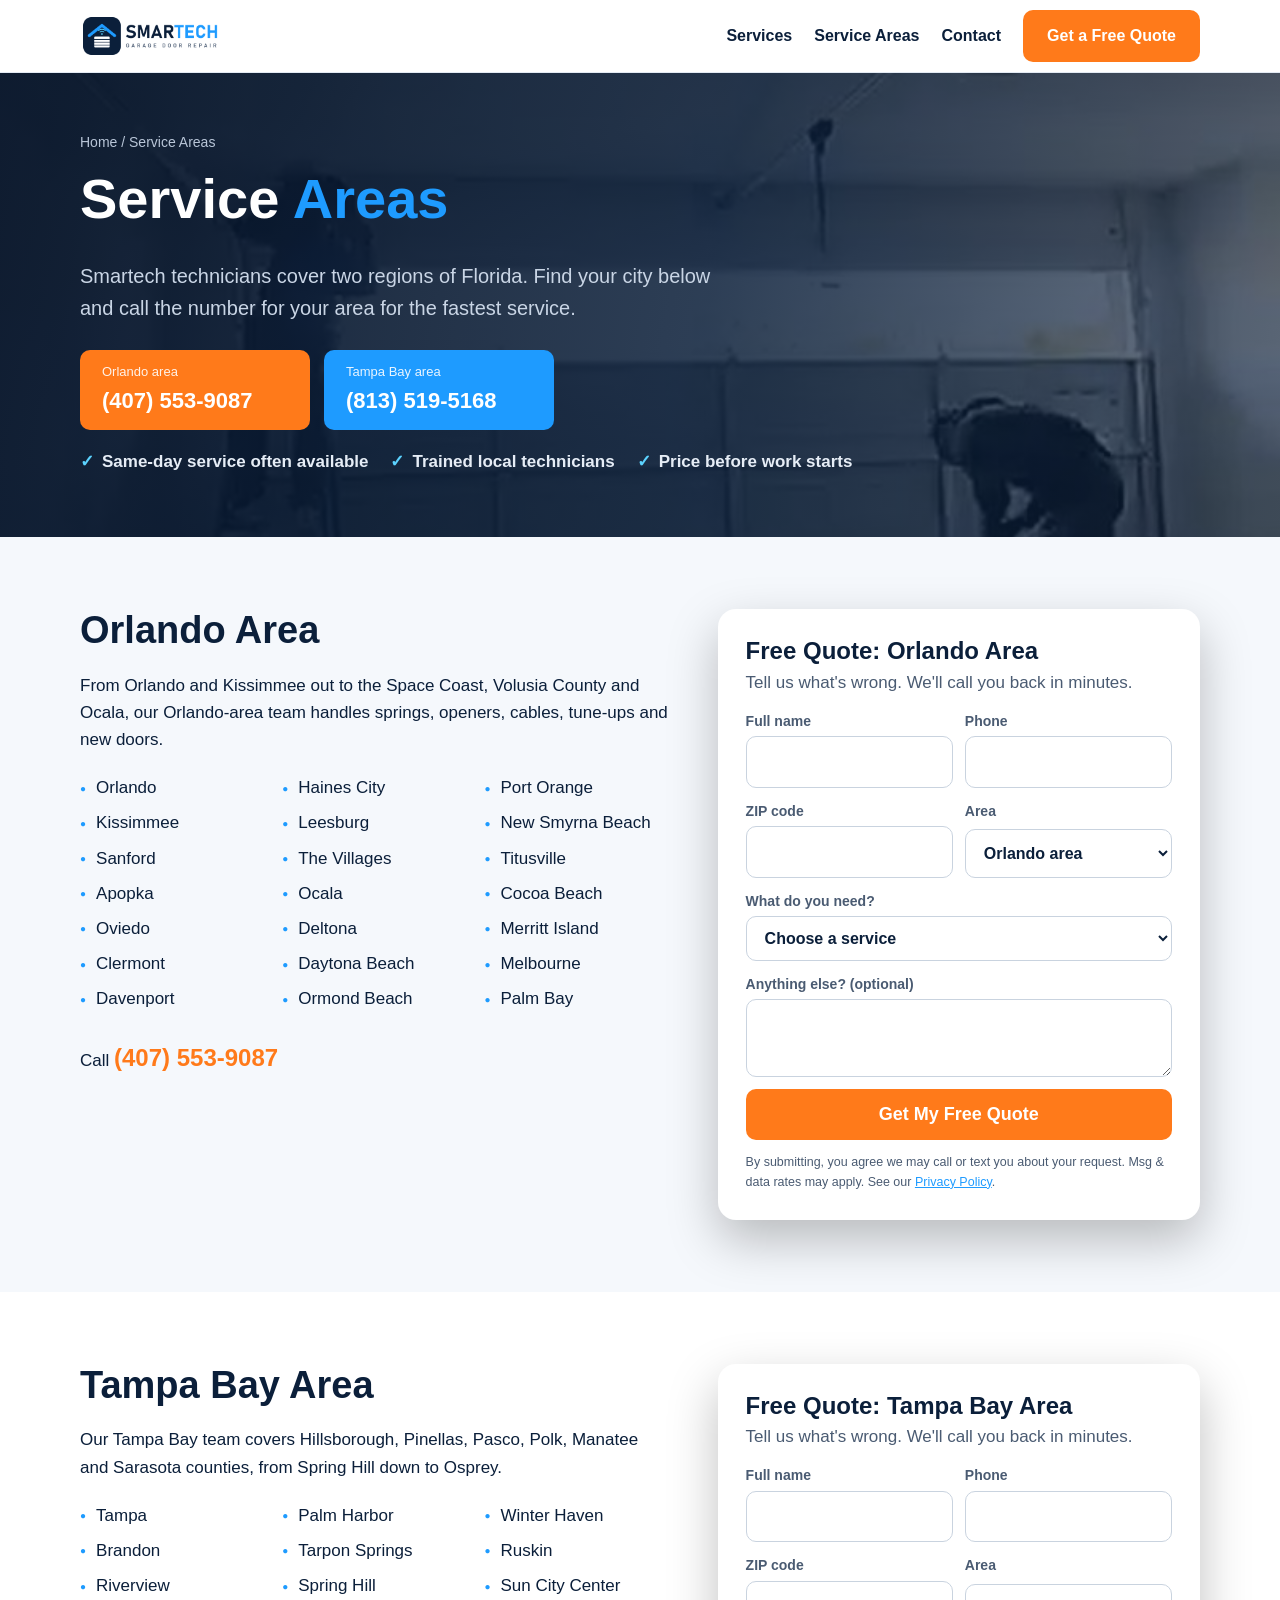
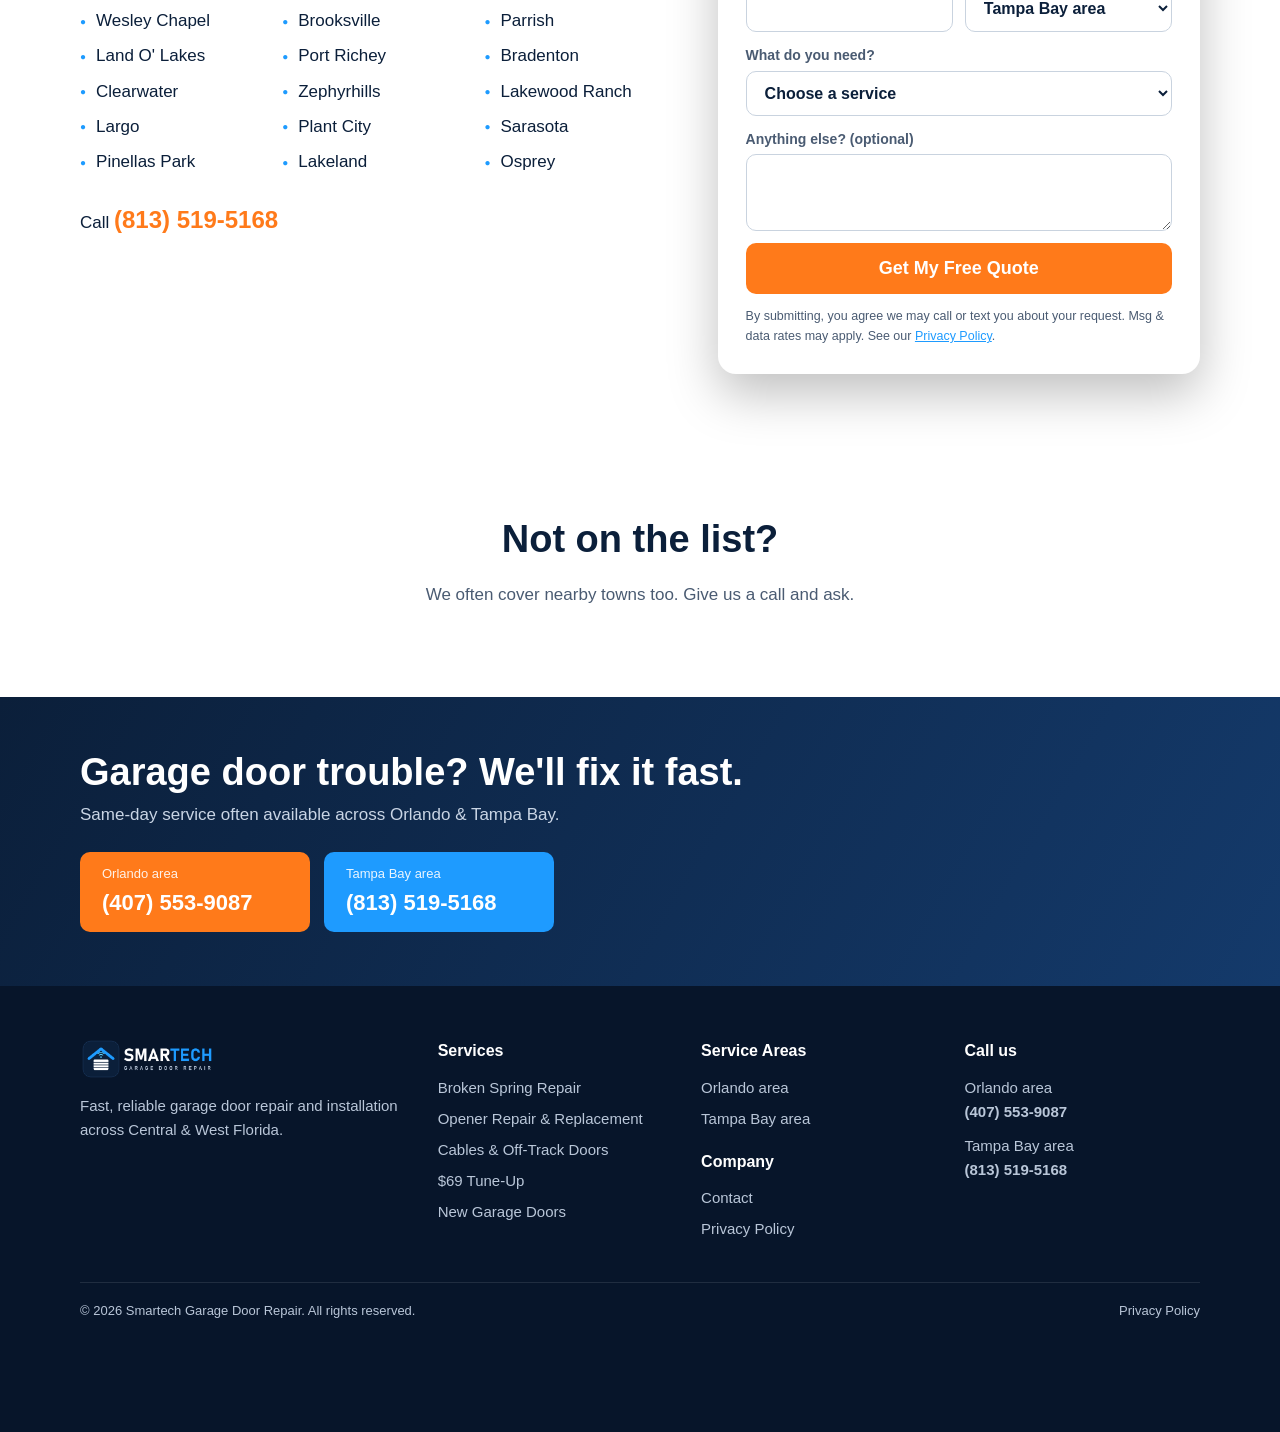
==== areas/index.html @ 98ad798d "Full Smartech website: home, services, areas, contact, privacy Co-authored-by: Copilot <223556219+Co" ====
<!DOCTYPE html>
<html lang="en"><head>
<meta charset="utf-8"><meta name="viewport" content="width=device-width, initial-scale=1">
<title>Garage Door Repair Service Areas: Orlando &amp; Tampa Bay | Smartech Garage Door Repair</title><meta name="description" content="Smartech serves the Orlando area (Kissimmee, Sanford, Daytona, Melbourne, Ocala) and the Tampa Bay area (Brandon, Clearwater, Lakeland, Bradenton, Sarasota).">
<link rel="canonical" href="https://smartechgaragedoor.com/areas/">
<meta property="og:type" content="website"><meta property="og:site_name" content="Smartech Garage Door Repair">
<meta property="og:title" content="Garage Door Repair Service Areas: Orlando &amp; Tampa Bay | Smartech Garage Door Repair"><meta property="og:description" content="Smartech serves the Orlando area (Kissimmee, Sanford, Daytona, Melbourne, Ocala) and the Tampa Bay area (Brandon, Clearwater, Lakeland, Bradenton, Sarasota).">
<meta property="og:url" content="https://smartechgaragedoor.com/areas/"><meta property="og:image" content="https://smartechgaragedoor.com/assets/facebook-profile-1080.png">
<meta name="theme-color" content="#0B1F3A">
<link rel="icon" href="../assets/smartech-icon.png"><link rel="apple-touch-icon" href="../assets/smartech-icon.png">
<link rel="stylesheet" href="../assets/site.css"><script type="application/ld+json">{"@context": "https://schema.org", "@type": "HomeAndConstructionBusiness", "name": "Smartech Garage Door Repair", "url": "https://smartechgaragedoor.com/", "logo": "https://smartechgaragedoor.com/assets/smartech-logo.png", "image": "https://smartechgaragedoor.com/assets/img/work-tuneup-1.jpg", "telephone": "+14075539087", "priceRange": "$$", "areaServed": [{"@type": "City", "name": "Orlando, FL"}, {"@type": "City", "name": "Kissimmee, FL"}, {"@type": "City", "name": "Sanford, FL"}, {"@type": "City", "name": "Apopka, FL"}, {"@type": "City", "name": "Oviedo, FL"}, {"@type": "City", "name": "Clermont, FL"}, {"@type": "City", "name": "Davenport, FL"}, {"@type": "City", "name": "Haines City, FL"}, {"@type": "City", "name": "Leesburg, FL"}, {"@type": "City", "name": "The Villages, FL"}, {"@type": "City", "name": "Ocala, FL"}, {"@type": "City", "name": "Deltona, FL"}, {"@type": "City", "name": "Daytona Beach, FL"}, {"@type": "City", "name": "Ormond Beach, FL"}, {"@type": "City", "name": "Port Orange, FL"}, {"@type": "City", "name": "New Smyrna Beach, FL"}, {"@type": "City", "name": "Titusville, FL"}, {"@type": "City", "name": "Cocoa Beach, FL"}, {"@type": "City", "name": "Merritt Island, FL"}, {"@type": "City", "name": "Melbourne, FL"}, {"@type": "City", "name": "Palm Bay, FL"}, {"@type": "City", "name": "Tampa, FL"}, {"@type": "City", "name": "Brandon, FL"}, {"@type": "City", "name": "Riverview, FL"}, {"@type": "City", "name": "Wesley Chapel, FL"}, {"@type": "City", "name": "Land O' Lakes, FL"}, {"@type": "City", "name": "Clearwater, FL"}, {"@type": "City", "name": "Largo, FL"}, {"@type": "City", "name": "Pinellas Park, FL"}, {"@type": "City", "name": "Palm Harbor, FL"}, {"@type": "City", "name": "Tarpon Springs, FL"}, {"@type": "City", "name": "Spring Hill, FL"}, {"@type": "City", "name": "Brooksville, FL"}, {"@type": "City", "name": "Port Richey, FL"}, {"@type": "City", "name": "Zephyrhills, FL"}, {"@type": "City", "name": "Plant City, FL"}, {"@type": "City", "name": "Lakeland, FL"}, {"@type": "City", "name": "Winter Haven, FL"}, {"@type": "City", "name": "Ruskin, FL"}, {"@type": "City", "name": "Sun City Center, FL"}, {"@type": "City", "name": "Parrish, FL"}, {"@type": "City", "name": "Bradenton, FL"}, {"@type": "City", "name": "Lakewood Ranch, FL"}, {"@type": "City", "name": "Sarasota, FL"}, {"@type": "City", "name": "Osprey, FL"}], "contactPoint": [{"@type": "ContactPoint", "telephone": "+14075539087", "contactType": "customer service", "areaServed": "US-FL", "name": "Orlando area"}, {"@type": "ContactPoint", "telephone": "+18135195168", "contactType": "customer service", "areaServed": "US-FL", "name": "Tampa Bay area"}], "makesOffer": [{"@type": "Offer", "itemOffered": {"@type": "Service", "name": "Broken Spring Repair"}}, {"@type": "Offer", "itemOffered": {"@type": "Service", "name": "Opener Repair & Replacement"}}, {"@type": "Offer", "itemOffered": {"@type": "Service", "name": "Cables & Off-Track Doors"}}, {"@type": "Offer", "itemOffered": {"@type": "Service", "name": "$69 Tune-Up"}}, {"@type": "Offer", "itemOffered": {"@type": "Service", "name": "New Garage Doors"}}]}</script>
</head><body>
<header class="top"><div class="wrap">
<a class="logo" href="../" aria-label="Smartech Garage Door Repair home"><img src="../assets/smartech-logo.png" alt="Smartech Garage Door Repair" width="226" height="70"></a>
<button class="menu-btn" aria-label="Menu" aria-expanded="false">&#9776;</button>
<nav class="nav"><a href="../services/">Services</a><a href="../areas/">Service Areas</a>
<a href="../contact/">Contact</a><a class="btn" href="../contact/#quote">Get a Free Quote</a></nav>
</div></header>
<main><section class="hero page-hero" style="background-image:url(../assets/img/work-install-2.jpg)"><div class="wrap"><div class="breadcrumb"><a href="../">Home</a> / Service Areas</div><h1>Service <span>Areas</span></h1><p class="lead">Smartech technicians cover two regions of Florida. Find your city below and call the number for your area for the fastest service.</p>
<div class="calls"><a class="btn" href="tel:+14075539087"><small>Orlando area</small><b>(407) 553-9087</b></a><a class="btn blue" href="tel:+18135195168"><small>Tampa Bay area</small><b>(813) 519-5168</b></a></div>
<ul class="checks"><li>Same-day service often available</li><li>Trained local technicians</li><li>Price before work starts</li></ul></div></section><section class="alt" id="orlando" style="scroll-margin-top:80px"><div class="wrap split" style="align-items:start">
<div><h2>Orlando Area</h2><p>From Orlando and Kissimmee out to the Space Coast, Volusia County and Ocala, our Orlando-area team handles springs, openers, cables, tune-ups and new doors.</p><ul class="cities"><li>Orlando</li><li>Kissimmee</li><li>Sanford</li><li>Apopka</li><li>Oviedo</li><li>Clermont</li><li>Davenport</li><li>Haines City</li><li>Leesburg</li><li>The Villages</li><li>Ocala</li><li>Deltona</li><li>Daytona Beach</li><li>Ormond Beach</li><li>Port Orange</li><li>New Smyrna Beach</li><li>Titusville</li><li>Cocoa Beach</li><li>Merritt Island</li><li>Melbourne</li><li>Palm Bay</li></ul>
<p style="margin-top:22px">Call <a class="tel" style="font-size:24px;font-weight:700;color:var(--orange);text-decoration:none" href="tel:+14075539087">(407) 553-9087</a></p></div>
<div><div class="quote-box" id="quote">
<h3>Free Quote: Orlando Area</h3><p class="muted" style="margin:0">Tell us what&#x27;s wrong. We&#x27;ll call you back in minutes.</p>
<form class="quote" data-thanks="../thank-you/">
<div class="row"><label>Full name<input name="name" required autocomplete="name"></label>
<label>Phone<input name="phone" type="tel" required autocomplete="tel" inputmode="tel"></label></div>
<div class="row"><label>ZIP code<input name="zip" required inputmode="numeric" pattern="[0-9]{5}" maxlength="5" autocomplete="postal-code"></label>
<label>Area<select name="area" required><option value="orlando" selected>Orlando area</option><option value="tampa">Tampa Bay area</option></select></label></div>
<label>What do you need?<select name="service" required><option value="" disabled selected>Choose a service</option><option>Broken spring</option><option>Opener not working</option><option>Door off track / cable</option><option>$69 tune-up</option><option>New garage door</option><option>Something else</option></select></label>
<label>Anything else? (optional)<textarea name="message" rows="2"></textarea></label>
<div class="hp" aria-hidden="true"><label>Website<input name="website" tabindex="-1" autocomplete="off"></label></div>
<button class="btn" type="submit">Get My Free Quote</button>
<p class="fine">By submitting, you agree we may call or text you about your request. Msg &amp; data rates may apply. See our <a href="../privacy.html">Privacy Policy</a>.</p>
</form></div></div></div></section><section class="" id="tampa-bay" style="scroll-margin-top:80px"><div class="wrap split" style="align-items:start">
<div><h2>Tampa Bay Area</h2><p>Our Tampa Bay team covers Hillsborough, Pinellas, Pasco, Polk, Manatee and Sarasota counties, from Spring Hill down to Osprey.</p><ul class="cities"><li>Tampa</li><li>Brandon</li><li>Riverview</li><li>Wesley Chapel</li><li>Land O&#x27; Lakes</li><li>Clearwater</li><li>Largo</li><li>Pinellas Park</li><li>Palm Harbor</li><li>Tarpon Springs</li><li>Spring Hill</li><li>Brooksville</li><li>Port Richey</li><li>Zephyrhills</li><li>Plant City</li><li>Lakeland</li><li>Winter Haven</li><li>Ruskin</li><li>Sun City Center</li><li>Parrish</li><li>Bradenton</li><li>Lakewood Ranch</li><li>Sarasota</li><li>Osprey</li></ul>
<p style="margin-top:22px">Call <a class="tel" style="font-size:24px;font-weight:700;color:var(--orange);text-decoration:none" href="tel:+18135195168">(813) 519-5168</a></p></div>
<div><div class="quote-box" id="quote">
<h3>Free Quote: Tampa Bay Area</h3><p class="muted" style="margin:0">Tell us what&#x27;s wrong. We&#x27;ll call you back in minutes.</p>
<form class="quote" data-thanks="../thank-you/">
<div class="row"><label>Full name<input name="name" required autocomplete="name"></label>
<label>Phone<input name="phone" type="tel" required autocomplete="tel" inputmode="tel"></label></div>
<div class="row"><label>ZIP code<input name="zip" required inputmode="numeric" pattern="[0-9]{5}" maxlength="5" autocomplete="postal-code"></label>
<label>Area<select name="area" required><option value="orlando">Orlando area</option><option value="tampa" selected>Tampa Bay area</option></select></label></div>
<label>What do you need?<select name="service" required><option value="" disabled selected>Choose a service</option><option>Broken spring</option><option>Opener not working</option><option>Door off track / cable</option><option>$69 tune-up</option><option>New garage door</option><option>Something else</option></select></label>
<label>Anything else? (optional)<textarea name="message" rows="2"></textarea></label>
<div class="hp" aria-hidden="true"><label>Website<input name="website" tabindex="-1" autocomplete="off"></label></div>
<button class="btn" type="submit">Get My Free Quote</button>
<p class="fine">By submitting, you agree we may call or text you about your request. Msg &amp; data rates may apply. See our <a href="../privacy.html">Privacy Policy</a>.</p>
</form></div></div></div></section><section><div class="wrap center"><h2>Not on the list?</h2><p class="muted">We often cover nearby towns too. Give us a call and ask.</p></div></section><div class="cta"><div class="wrap"><div><h2>Garage door trouble? We'll fix it fast.</h2>
<p class="muted" style="margin:6px 0 0;color:#C9D5E5">Same-day service often available across Orlando &amp; Tampa Bay.</p></div>
<div class="calls" style="margin:0"><a class="btn" href="tel:+14075539087"><small>Orlando area</small><b>(407) 553-9087</b></a><a class="btn blue" href="tel:+18135195168"><small>Tampa Bay area</small><b>(813) 519-5168</b></a></div></div></div></main>
<footer><div class="wrap"><div class="grid">
<div><a class="logo" href="../"><img src="../assets/smartech-logo-white.png" alt="Smartech Garage Door Repair"></a>
<p>Fast, reliable garage door repair and installation across Central &amp; West Florida.</p></div>
<div><h4>Services</h4><ul><li><a href="../services/#broken-spring-repair">Broken Spring Repair</a></li><li><a href="../services/#garage-door-opener-repair">Opener Repair &amp; Replacement</a></li><li><a href="../services/#cable-off-track-repair">Cables &amp; Off-Track Doors</a></li><li><a href="../services/#garage-door-tune-up">$69 Tune-Up</a></li><li><a href="../services/#new-garage-doors">New Garage Doors</a></li></ul></div>
<div><h4>Service Areas</h4><ul><li><a href="../areas/#orlando">Orlando area</a></li><li><a href="../areas/#tampa-bay">Tampa Bay area</a></li></ul>
<h4 style="margin-top:18px">Company</h4><ul><li><a href="../contact/">Contact</a></li><li><a href="../privacy.html">Privacy Policy</a></li></ul></div>
<div><h4>Call us</h4><ul><li>Orlando area<br><a href="tel:+14075539087"><b>(407) 553-9087</b></a></li>
<li style="margin-top:10px">Tampa Bay area<br><a href="tel:+18135195168"><b>(813) 519-5168</b></a></li></ul></div>
</div><div class="bottom"><span>&copy; 2026 Smartech Garage Door Repair. All rights reserved.</span><span><a href="../privacy.html">Privacy Policy</a></span></div></div></footer>
<div class="callbar"><a href="tel:+14075539087"><small>Orlando area</small>Call (407) 553-9087</a>
<a class="blue" href="tel:+18135195168"><small>Tampa Bay area</small>Call (813) 519-5168</a></div>
<script src="../assets/site.js" defer></script>
</body></html>
---- assets/site.css ----
:root{--navy:#0B1F3A;--navy2:#07152A;--blue:#1E9BFF;--cyan:#5CD3FF;--orange:#FF7A1A;--slate:#4A5B72;--line:#E3EAF3;--bg:#F5F8FC}
*{box-sizing:border-box}
html{scroll-behavior:smooth}
body{margin:0;font-family:Bahnschrift,"Segoe UI",Roboto,Arial,sans-serif;color:var(--navy);background:#fff;line-height:1.6;font-size:17px}
img{max-width:100%;display:block}
a{color:var(--blue)}
h1,h2,h3{line-height:1.15;margin:0 0 .5em}
h1{font-size:clamp(32px,5.4vw,56px)}
h2{font-size:clamp(26px,3.6vw,38px)}
h3{font-size:21px}
p{margin:0 0 1em}
.wrap{max-width:1160px;margin:0 auto;padding:0 20px}
.muted{color:var(--slate)}

/* header */
.top{position:sticky;top:0;z-index:50;background:#fff;border-bottom:1px solid var(--line)}
.top .wrap{display:flex;align-items:center;justify-content:space-between;height:72px;gap:16px}
.top .logo img{height:44px;width:auto}
.nav{display:flex;align-items:center;gap:22px}
.nav a{color:var(--navy);text-decoration:none;font-weight:600;font-size:16px}
.nav a:hover{color:var(--blue)}
.nav .btn{color:#fff}
.menu-btn{display:none;background:none;border:0;font-size:28px;color:var(--navy);cursor:pointer}

/* buttons */
.btn{display:inline-block;background:var(--orange);color:#fff;text-decoration:none;font-weight:700;padding:13px 24px;border-radius:10px;border:0;cursor:pointer;font-size:17px;font-family:inherit;transition:transform .1s,filter .1s}
.btn:hover{filter:brightness(1.07);transform:translateY(-1px)}
.btn.blue{background:var(--blue)}
.btn.ghost{background:transparent;border:2px solid #fff}
.btn small{display:block;font-weight:500;font-size:13px;opacity:.9}

/* hero */
.hero{position:relative;color:#fff;background:var(--navy) center/cover no-repeat;padding:84px 0 92px}
.hero:before{content:"";position:absolute;inset:0;background:linear-gradient(100deg,rgba(7,21,42,.96) 0%,rgba(11,31,58,.86) 55%,rgba(11,31,58,.6) 100%)}
.hero .wrap{position:relative}
.hero h1 span{color:var(--blue)}
.hero .lead{font-size:20px;color:#C9D5E5;max-width:640px}
.pill{display:inline-block;background:var(--orange);color:#fff;font-weight:700;letter-spacing:2px;font-size:13px;padding:6px 14px;border-radius:30px;margin-bottom:18px}
.pill.blue{background:var(--blue)}
.calls{display:flex;flex-wrap:wrap;gap:14px;margin:26px 0 18px}
.calls .btn{min-width:230px;text-align:left;padding:12px 22px}
.calls .btn b{font-size:22px}
.checks{display:flex;flex-wrap:wrap;gap:8px 22px;list-style:none;padding:0;margin:8px 0 0;color:#E6EDF6;font-weight:600}
.checks li:before{content:"\2713";color:var(--cyan);margin-right:8px}
.page-hero{padding:58px 0 62px}

/* sections */
section{padding:72px 0}
.alt{background:var(--bg)}
.dark{background:var(--navy);color:#fff}
.dark .muted{color:#B9C6D8}
.center{text-align:center}
.section-head{max-width:720px;margin:0 auto 40px;text-align:center}

/* offers */
.offers{display:grid;grid-template-columns:repeat(3,1fr);gap:20px}
.offer{background:#fff;border:1px solid var(--line);border-radius:16px;padding:28px 24px;text-align:center;box-shadow:0 6px 20px rgba(11,31,58,.06)}
.offer .big{font-size:56px;font-weight:700;color:var(--orange);line-height:1}
.offer h3{margin-top:10px}

/* cards */
.cards{display:grid;grid-template-columns:repeat(3,1fr);gap:20px}
.card{background:#fff;border:1px solid var(--line);border-radius:16px;padding:26px;text-decoration:none;color:var(--navy);transition:box-shadow .15s,transform .15s;display:block}
.card:hover{box-shadow:0 10px 28px rgba(11,31,58,.12);transform:translateY(-2px)}
.card .ic{width:48px;height:48px;border-radius:12px;background:var(--navy);color:var(--cyan);display:flex;align-items:center;justify-content:center;font-size:24px;margin-bottom:14px}
.card p{color:var(--slate);margin:0 0 10px;font-size:16px}
.card .more{color:var(--blue);font-weight:700;font-size:15px}

/* split */
.split{display:grid;grid-template-columns:1.1fr .9fr;gap:48px;align-items:center}
.photo{border-radius:16px;overflow:hidden;position:relative;box-shadow:0 10px 30px rgba(11,31,58,.18)}
.photo img{width:100%;height:100%;object-fit:cover;filter:saturate(1.05) contrast(1.05)}
.photo .badge{position:absolute;left:14px;bottom:14px;background:rgba(11,31,58,.88);color:#fff;padding:8px 14px;border-radius:10px;font-weight:700;font-size:14px;display:flex;align-items:center;gap:8px}
.photo .badge img{width:22px;height:22px;border-radius:5px}
.hero-split{grid-template-columns:1.15fr .85fr}
.stick{position:sticky;top:90px}
.gallery{display:grid;grid-template-columns:repeat(3,1fr);gap:16px}
.gallery .photo{aspect-ratio:4/3}

/* steps */
.steps{display:grid;grid-template-columns:repeat(3,1fr);gap:24px;counter-reset:s}
.step{counter-increment:s;padding:24px;border-radius:16px;background:rgba(255,255,255,.06);border:1px solid rgba(255,255,255,.1)}
.step:before{content:counter(s);display:flex;width:40px;height:40px;border-radius:50%;background:var(--blue);color:#fff;font-weight:700;align-items:center;justify-content:center;margin-bottom:12px}

/* lists */
.tick{list-style:none;padding:0;margin:0 0 1em}
.tick li{padding-left:30px;position:relative;margin-bottom:8px}
.tick li:before{content:"\2713";position:absolute;left:0;color:#fff;background:var(--blue);width:20px;height:20px;border-radius:50%;font-size:12px;display:flex;align-items:center;justify-content:center;top:4px}
.warn{background:#FFF4EC;border-left:4px solid var(--orange);padding:16px 18px;border-radius:8px;margin:0 0 1.2em}
.cities{columns:3;list-style:none;padding:0;margin:0}
.cities li{padding:4px 0;break-inside:avoid}
.cities li:before{content:"\25CF";color:var(--blue);font-size:10px;margin-right:10px;vertical-align:middle}

/* areas */
.areas{display:grid;grid-template-columns:1fr 1fr;gap:20px}
.area{background:#fff;border:1px solid var(--line);border-radius:16px;padding:28px}
.area .tel{font-size:26px;font-weight:700;color:var(--orange);text-decoration:none}

/* faq */
.faq{max-width:820px;margin:0 auto}
.faq details{background:#fff;border:1px solid var(--line);border-radius:12px;padding:16px 20px;margin-bottom:12px}
.faq summary{font-weight:700;cursor:pointer;list-style:none;position:relative;padding-right:28px}
.faq summary::-webkit-details-marker{display:none}
.faq summary:after{content:"+";position:absolute;right:0;top:-2px;font-size:22px;color:var(--blue)}
.faq details[open] summary:after{content:"\2212"}
.faq details p{margin:12px 0 0;color:var(--slate)}

/* form */
.quote-box{background:#fff;color:var(--navy);border-radius:18px;padding:28px;box-shadow:0 20px 50px rgba(0,0,0,.25)}
.quote-box h3{font-size:24px;margin-bottom:4px}
form.quote{display:grid;gap:12px;margin-top:14px}
form.quote .row{display:grid;grid-template-columns:1fr 1fr;gap:12px}
form.quote label{font-size:14px;font-weight:600;color:var(--slate);display:grid;gap:4px}
form.quote input,form.quote select,form.quote textarea{font:inherit;font-size:16px;padding:12px 14px;border:1px solid #C9D3DF;border-radius:10px;width:100%;background:#fff;color:var(--navy)}
form.quote input:focus,form.quote select:focus,form.quote textarea:focus{outline:2px solid var(--blue);border-color:var(--blue)}
form.quote .btn{width:100%;font-size:18px;padding:15px}
form.quote .hp{position:absolute;left:-9999px;width:1px;height:1px;overflow:hidden}
.fine{font-size:12.5px;color:var(--slate);margin:0}

/* cta band */
.cta{background:linear-gradient(120deg,var(--navy) 0%,#143A6B 100%);color:#fff;padding:54px 0}
.cta .wrap{display:flex;align-items:center;justify-content:space-between;gap:24px;flex-wrap:wrap}
.cta h2{margin:0}

/* footer */
footer{background:var(--navy2);color:#B9C6D8;padding:52px 0 110px;font-size:15px}
footer .grid{display:grid;grid-template-columns:1.4fr 1fr 1fr 1fr;gap:28px}
footer h4{color:#fff;margin:0 0 12px;font-size:16px}
footer a{color:#B9C6D8;text-decoration:none}
footer a:hover{color:#fff}
footer ul{list-style:none;padding:0;margin:0}
footer li{margin-bottom:7px}
footer .logo img{height:42px;margin-bottom:14px}
footer .bottom{border-top:1px solid rgba(255,255,255,.1);margin-top:34px;padding-top:18px;display:flex;justify-content:space-between;flex-wrap:wrap;gap:10px;font-size:13px}

/* mobile call bar */
.callbar{display:none;position:fixed;left:0;right:0;bottom:0;z-index:60;background:var(--navy2);padding:8px;gap:8px;box-shadow:0 -6px 20px rgba(0,0,0,.25)}
.callbar a{flex:1;text-align:center;background:var(--orange);color:#fff;text-decoration:none;font-weight:700;border-radius:10px;padding:9px 4px;font-size:15px;line-height:1.2}
.callbar a.blue{background:var(--blue)}
.callbar a small{display:block;font-weight:500;font-size:11.5px;opacity:.9}
.breadcrumb{font-size:14px;color:#B9C6D8;margin-bottom:14px}
.breadcrumb a{color:#B9C6D8;text-decoration:none}

@media (max-width:960px){
  .offers,.cards,.steps,.gallery{grid-template-columns:1fr 1fr}
  .split,.hero-split{grid-template-columns:1fr}
  .stick{position:static}
  footer .grid{grid-template-columns:1fr 1fr}
  .cities{columns:2}
}
@media (max-width:760px){
  body{font-size:16px}
  section{padding:54px 0}
  .menu-btn{display:block}
  .nav{display:none;position:absolute;top:72px;left:0;right:0;background:#fff;flex-direction:column;align-items:stretch;padding:12px 20px 20px;gap:4px;border-bottom:1px solid var(--line);box-shadow:0 12px 24px rgba(11,31,58,.1)}
  .nav.open{display:flex}
  .nav a{padding:10px 0;border-bottom:1px solid var(--line)}
  .nav .btn{text-align:center;margin-top:8px;border:0}
  .offers,.cards,.steps,.gallery,.areas{grid-template-columns:1fr}
  .hero{padding:52px 0 60px}
  .calls .btn{min-width:0;flex:1}
  form.quote .row{grid-template-columns:1fr}
  .callbar{display:flex}
  .cities{columns:2}
  footer .grid{grid-template-columns:1fr}
}
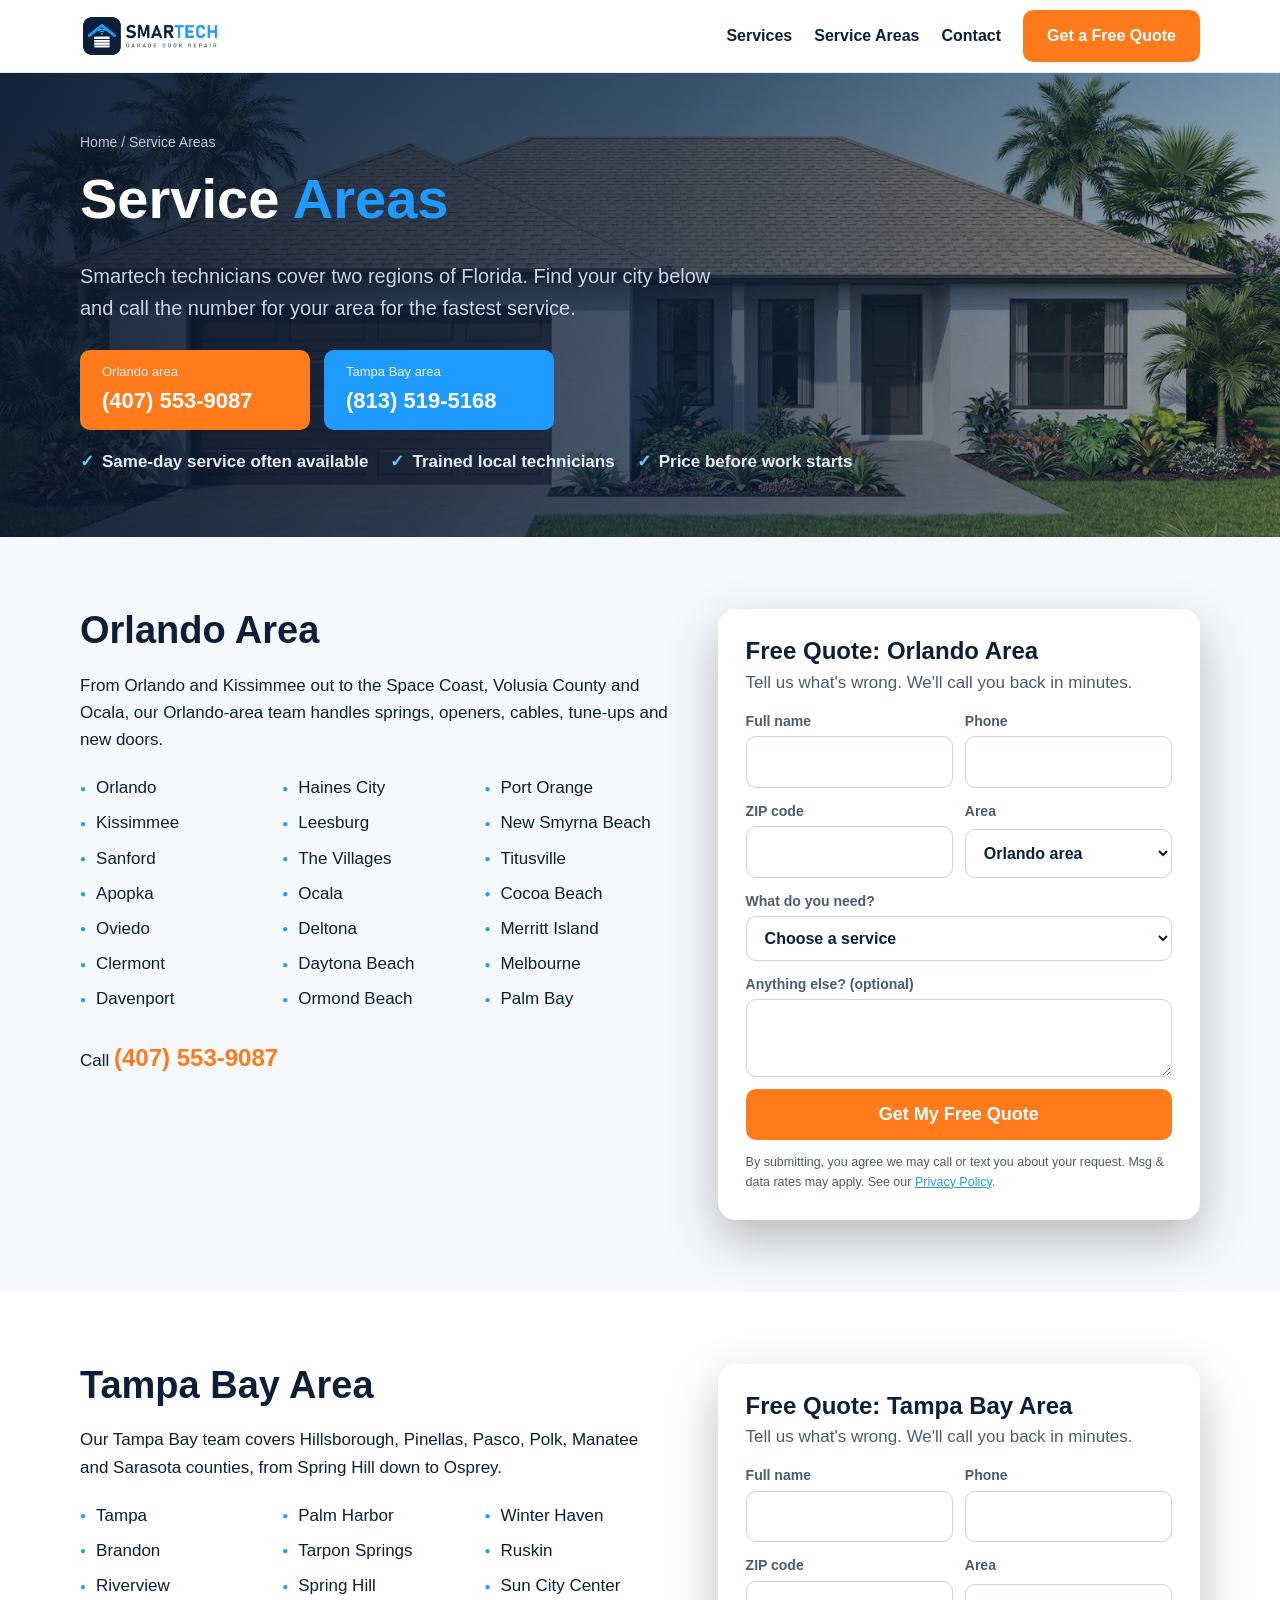
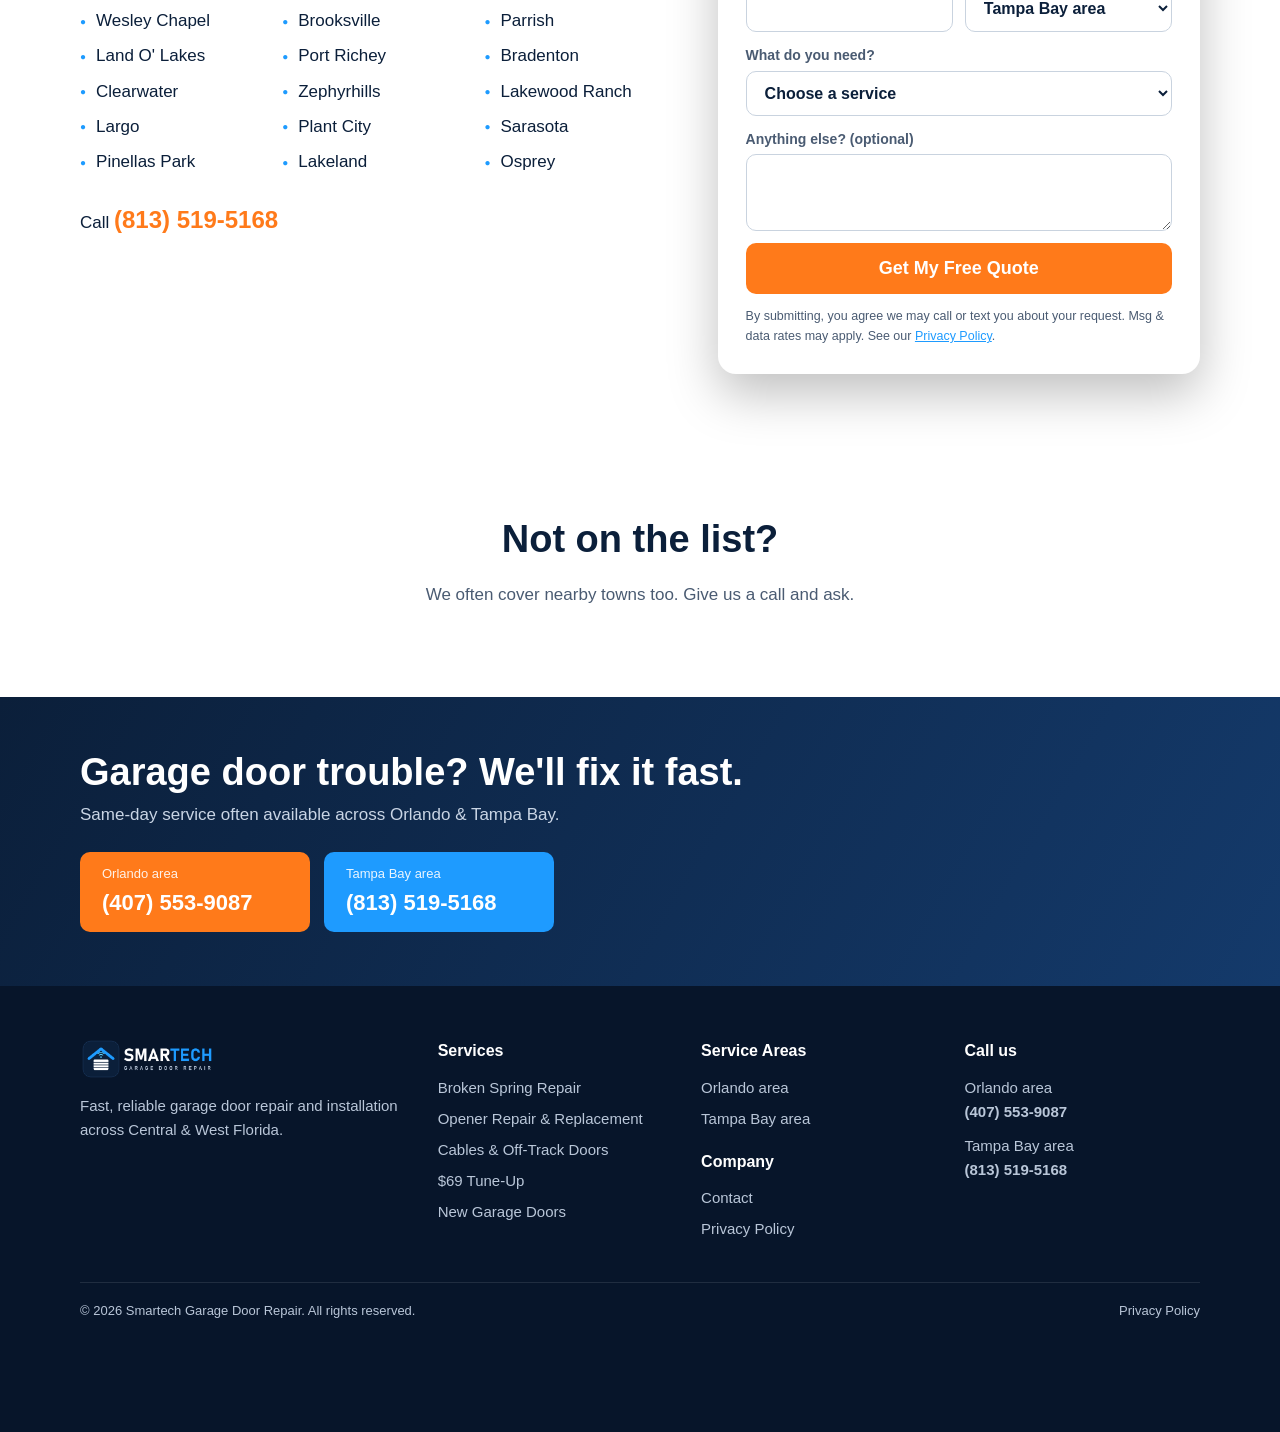
==== commit c82b6f6e: "Replace video frames with HD stock photos Co-authored-by: Copilot <223556219+Copilot@users.noreply.g" ====
--- a/areas/index.html
+++ b/areas/index.html
@@ -8,7 +8,7 @@
 <meta property="og:url" content="https://smartechgaragedoor.com/areas/"><meta property="og:image" content="https://smartechgaragedoor.com/assets/facebook-profile-1080.png">
 <meta name="theme-color" content="#0B1F3A">
 <link rel="icon" href="../assets/smartech-icon.png"><link rel="apple-touch-icon" href="../assets/smartech-icon.png">
-<link rel="stylesheet" href="../assets/site.css"><script type="application/ld+json">{"@context": "https://schema.org", "@type": "HomeAndConstructionBusiness", "name": "Smartech Garage Door Repair", "url": "https://smartechgaragedoor.com/", "logo": "https://smartechgaragedoor.com/assets/smartech-logo.png", "image": "https://smartechgaragedoor.com/assets/img/work-tuneup-1.jpg", "telephone": "+14075539087", "priceRange": "$$", "areaServed": [{"@type": "City", "name": "Orlando, FL"}, {"@type": "City", "name": "Kissimmee, FL"}, {"@type": "City", "name": "Sanford, FL"}, {"@type": "City", "name": "Apopka, FL"}, {"@type": "City", "name": "Oviedo, FL"}, {"@type": "City", "name": "Clermont, FL"}, {"@type": "City", "name": "Davenport, FL"}, {"@type": "City", "name": "Haines City, FL"}, {"@type": "City", "name": "Leesburg, FL"}, {"@type": "City", "name": "The Villages, FL"}, {"@type": "City", "name": "Ocala, FL"}, {"@type": "City", "name": "Deltona, FL"}, {"@type": "City", "name": "Daytona Beach, FL"}, {"@type": "City", "name": "Ormond Beach, FL"}, {"@type": "City", "name": "Port Orange, FL"}, {"@type": "City", "name": "New Smyrna Beach, FL"}, {"@type": "City", "name": "Titusville, FL"}, {"@type": "City", "name": "Cocoa Beach, FL"}, {"@type": "City", "name": "Merritt Island, FL"}, {"@type": "City", "name": "Melbourne, FL"}, {"@type": "City", "name": "Palm Bay, FL"}, {"@type": "City", "name": "Tampa, FL"}, {"@type": "City", "name": "Brandon, FL"}, {"@type": "City", "name": "Riverview, FL"}, {"@type": "City", "name": "Wesley Chapel, FL"}, {"@type": "City", "name": "Land O' Lakes, FL"}, {"@type": "City", "name": "Clearwater, FL"}, {"@type": "City", "name": "Largo, FL"}, {"@type": "City", "name": "Pinellas Park, FL"}, {"@type": "City", "name": "Palm Harbor, FL"}, {"@type": "City", "name": "Tarpon Springs, FL"}, {"@type": "City", "name": "Spring Hill, FL"}, {"@type": "City", "name": "Brooksville, FL"}, {"@type": "City", "name": "Port Richey, FL"}, {"@type": "City", "name": "Zephyrhills, FL"}, {"@type": "City", "name": "Plant City, FL"}, {"@type": "City", "name": "Lakeland, FL"}, {"@type": "City", "name": "Winter Haven, FL"}, {"@type": "City", "name": "Ruskin, FL"}, {"@type": "City", "name": "Sun City Center, FL"}, {"@type": "City", "name": "Parrish, FL"}, {"@type": "City", "name": "Bradenton, FL"}, {"@type": "City", "name": "Lakewood Ranch, FL"}, {"@type": "City", "name": "Sarasota, FL"}, {"@type": "City", "name": "Osprey, FL"}], "contactPoint": [{"@type": "ContactPoint", "telephone": "+14075539087", "contactType": "customer service", "areaServed": "US-FL", "name": "Orlando area"}, {"@type": "ContactPoint", "telephone": "+18135195168", "contactType": "customer service", "areaServed": "US-FL", "name": "Tampa Bay area"}], "makesOffer": [{"@type": "Offer", "itemOffered": {"@type": "Service", "name": "Broken Spring Repair"}}, {"@type": "Offer", "itemOffered": {"@type": "Service", "name": "Opener Repair & Replacement"}}, {"@type": "Offer", "itemOffered": {"@type": "Service", "name": "Cables & Off-Track Doors"}}, {"@type": "Offer", "itemOffered": {"@type": "Service", "name": "$69 Tune-Up"}}, {"@type": "Offer", "itemOffered": {"@type": "Service", "name": "New Garage Doors"}}]}</script>
+<link rel="stylesheet" href="../assets/site.css"><script type="application/ld+json">{"@context": "https://schema.org", "@type": "HomeAndConstructionBusiness", "name": "Smartech Garage Door Repair", "url": "https://smartechgaragedoor.com/", "logo": "https://smartechgaragedoor.com/assets/smartech-logo.png", "image": "https://smartechgaragedoor.com/assets/img/hero-florida-home.jpg", "telephone": "+14075539087", "priceRange": "$$", "areaServed": [{"@type": "City", "name": "Orlando, FL"}, {"@type": "City", "name": "Kissimmee, FL"}, {"@type": "City", "name": "Sanford, FL"}, {"@type": "City", "name": "Apopka, FL"}, {"@type": "City", "name": "Oviedo, FL"}, {"@type": "City", "name": "Clermont, FL"}, {"@type": "City", "name": "Davenport, FL"}, {"@type": "City", "name": "Haines City, FL"}, {"@type": "City", "name": "Leesburg, FL"}, {"@type": "City", "name": "The Villages, FL"}, {"@type": "City", "name": "Ocala, FL"}, {"@type": "City", "name": "Deltona, FL"}, {"@type": "City", "name": "Daytona Beach, FL"}, {"@type": "City", "name": "Ormond Beach, FL"}, {"@type": "City", "name": "Port Orange, FL"}, {"@type": "City", "name": "New Smyrna Beach, FL"}, {"@type": "City", "name": "Titusville, FL"}, {"@type": "City", "name": "Cocoa Beach, FL"}, {"@type": "City", "name": "Merritt Island, FL"}, {"@type": "City", "name": "Melbourne, FL"}, {"@type": "City", "name": "Palm Bay, FL"}, {"@type": "City", "name": "Tampa, FL"}, {"@type": "City", "name": "Brandon, FL"}, {"@type": "City", "name": "Riverview, FL"}, {"@type": "City", "name": "Wesley Chapel, FL"}, {"@type": "City", "name": "Land O' Lakes, FL"}, {"@type": "City", "name": "Clearwater, FL"}, {"@type": "City", "name": "Largo, FL"}, {"@type": "City", "name": "Pinellas Park, FL"}, {"@type": "City", "name": "Palm Harbor, FL"}, {"@type": "City", "name": "Tarpon Springs, FL"}, {"@type": "City", "name": "Spring Hill, FL"}, {"@type": "City", "name": "Brooksville, FL"}, {"@type": "City", "name": "Port Richey, FL"}, {"@type": "City", "name": "Zephyrhills, FL"}, {"@type": "City", "name": "Plant City, FL"}, {"@type": "City", "name": "Lakeland, FL"}, {"@type": "City", "name": "Winter Haven, FL"}, {"@type": "City", "name": "Ruskin, FL"}, {"@type": "City", "name": "Sun City Center, FL"}, {"@type": "City", "name": "Parrish, FL"}, {"@type": "City", "name": "Bradenton, FL"}, {"@type": "City", "name": "Lakewood Ranch, FL"}, {"@type": "City", "name": "Sarasota, FL"}, {"@type": "City", "name": "Osprey, FL"}], "contactPoint": [{"@type": "ContactPoint", "telephone": "+14075539087", "contactType": "customer service", "areaServed": "US-FL", "name": "Orlando area"}, {"@type": "ContactPoint", "telephone": "+18135195168", "contactType": "customer service", "areaServed": "US-FL", "name": "Tampa Bay area"}], "makesOffer": [{"@type": "Offer", "itemOffered": {"@type": "Service", "name": "Broken Spring Repair"}}, {"@type": "Offer", "itemOffered": {"@type": "Service", "name": "Opener Repair & Replacement"}}, {"@type": "Offer", "itemOffered": {"@type": "Service", "name": "Cables & Off-Track Doors"}}, {"@type": "Offer", "itemOffered": {"@type": "Service", "name": "$69 Tune-Up"}}, {"@type": "Offer", "itemOffered": {"@type": "Service", "name": "New Garage Doors"}}]}</script>
 </head><body>
 <header class="top"><div class="wrap">
 <a class="logo" href="../" aria-label="Smartech Garage Door Repair home"><img src="../assets/smartech-logo.png" alt="Smartech Garage Door Repair" width="226" height="70"></a>
@@ -16,7 +16,7 @@
 <nav class="nav"><a href="../services/">Services</a><a href="../areas/">Service Areas</a>
 <a href="../contact/">Contact</a><a class="btn" href="../contact/#quote">Get a Free Quote</a></nav>
 </div></header>
-<main><section class="hero page-hero" style="background-image:url(../assets/img/work-install-2.jpg)"><div class="wrap"><div class="breadcrumb"><a href="../">Home</a> / Service Areas</div><h1>Service <span>Areas</span></h1><p class="lead">Smartech technicians cover two regions of Florida. Find your city below and call the number for your area for the fastest service.</p>
+<main><section class="hero page-hero" style="background-image:url(../assets/img/florida-home-garage.jpg)"><div class="wrap"><div class="breadcrumb"><a href="../">Home</a> / Service Areas</div><h1>Service <span>Areas</span></h1><p class="lead">Smartech technicians cover two regions of Florida. Find your city below and call the number for your area for the fastest service.</p>
 <div class="calls"><a class="btn" href="tel:+14075539087"><small>Orlando area</small><b>(407) 553-9087</b></a><a class="btn blue" href="tel:+18135195168"><small>Tampa Bay area</small><b>(813) 519-5168</b></a></div>
 <ul class="checks"><li>Same-day service often available</li><li>Trained local technicians</li><li>Price before work starts</li></ul></div></section><section class="alt" id="orlando" style="scroll-margin-top:80px"><div class="wrap split" style="align-items:start">
 <div><h2>Orlando Area</h2><p>From Orlando and Kissimmee out to the Space Coast, Volusia County and Ocala, our Orlando-area team handles springs, openers, cables, tune-ups and new doors.</p><ul class="cities"><li>Orlando</li><li>Kissimmee</li><li>Sanford</li><li>Apopka</li><li>Oviedo</li><li>Clermont</li><li>Davenport</li><li>Haines City</li><li>Leesburg</li><li>The Villages</li><li>Ocala</li><li>Deltona</li><li>Daytona Beach</li><li>Ormond Beach</li><li>Port Orange</li><li>New Smyrna Beach</li><li>Titusville</li><li>Cocoa Beach</li><li>Merritt Island</li><li>Melbourne</li><li>Palm Bay</li></ul>
--- a/assets/site.css
+++ b/assets/site.css
@@ -31,7 +31,7 @@
 
 /* hero */
 .hero{position:relative;color:#fff;background:var(--navy) center/cover no-repeat;padding:84px 0 92px}
-.hero:before{content:"";position:absolute;inset:0;background:linear-gradient(100deg,rgba(7,21,42,.96) 0%,rgba(11,31,58,.86) 55%,rgba(11,31,58,.6) 100%)}
+.hero:before{content:"";position:absolute;inset:0;background:linear-gradient(100deg,rgba(7,21,42,.92) 0%,rgba(11,31,58,.74) 50%,rgba(11,31,58,.35) 100%)}
 .hero .wrap{position:relative}
 .hero h1 span{color:var(--blue)}
 .hero .lead{font-size:20px;color:#C9D5E5;max-width:640px}
